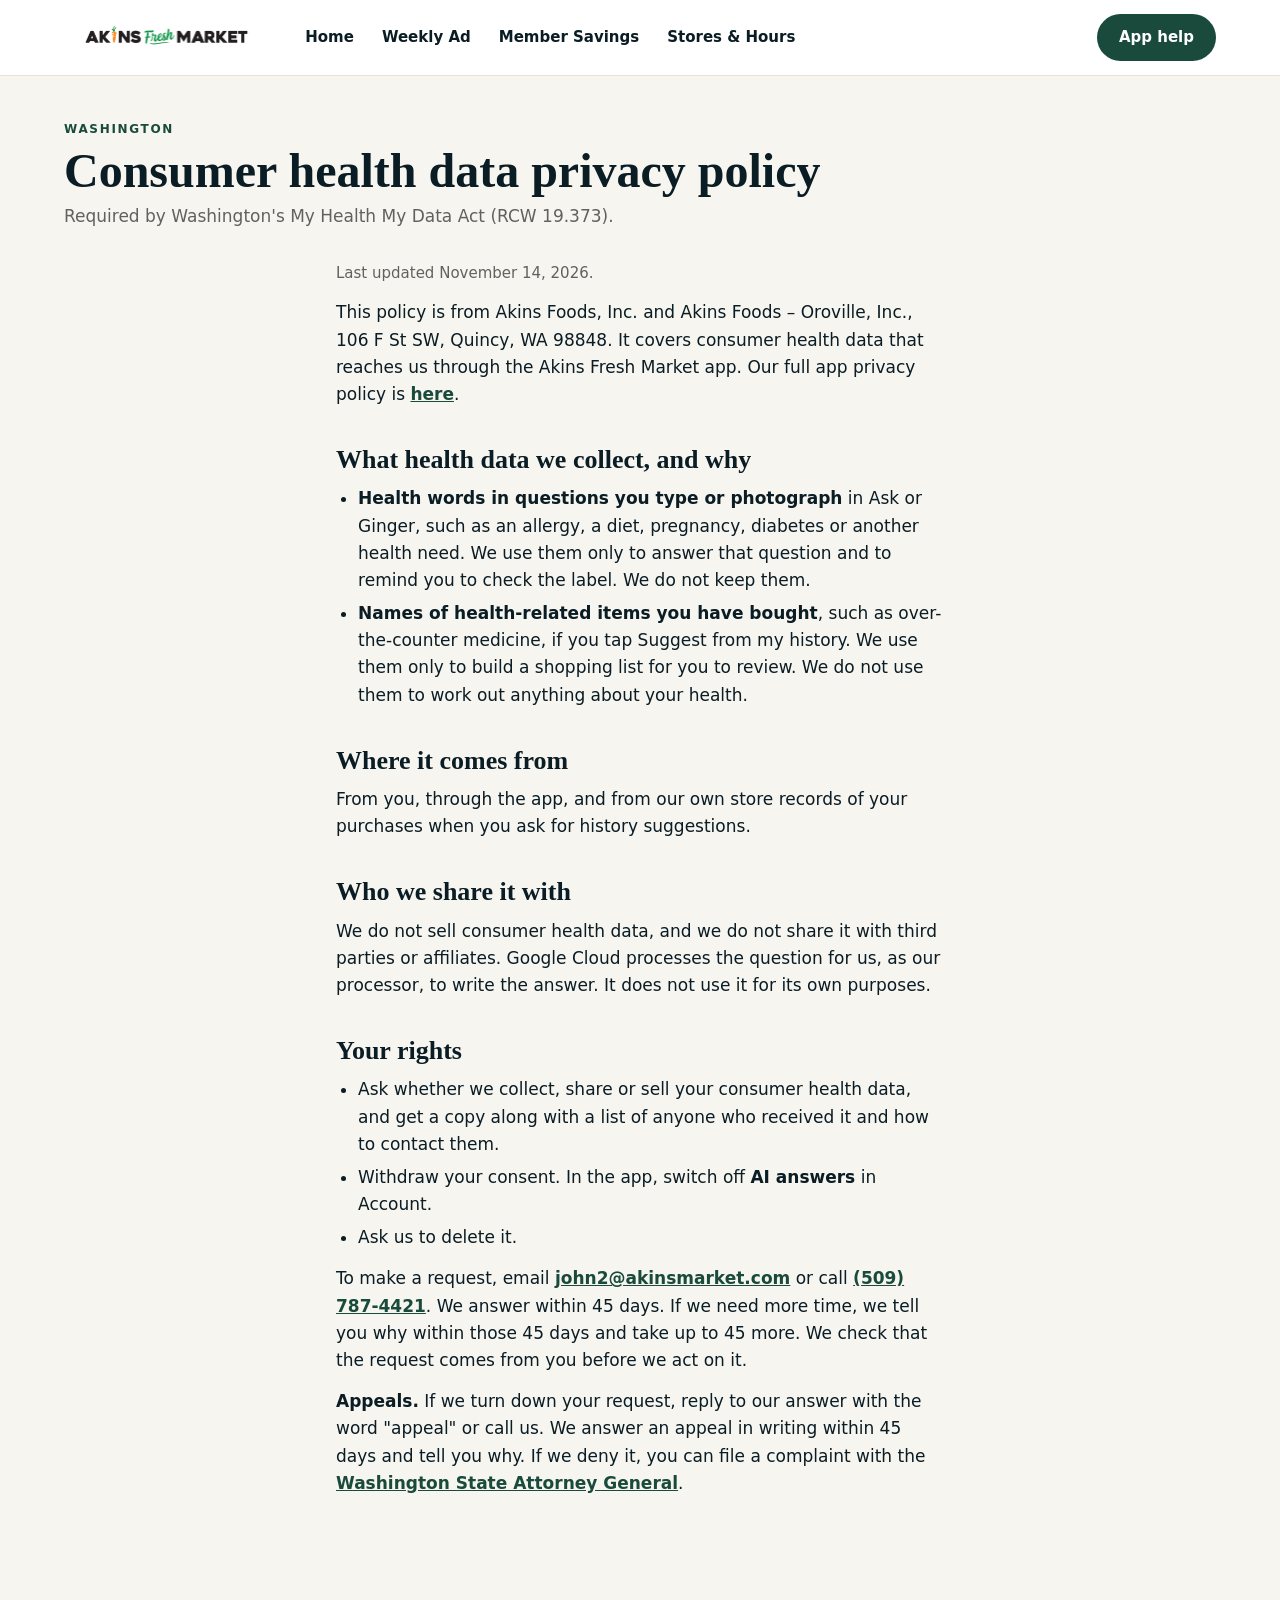
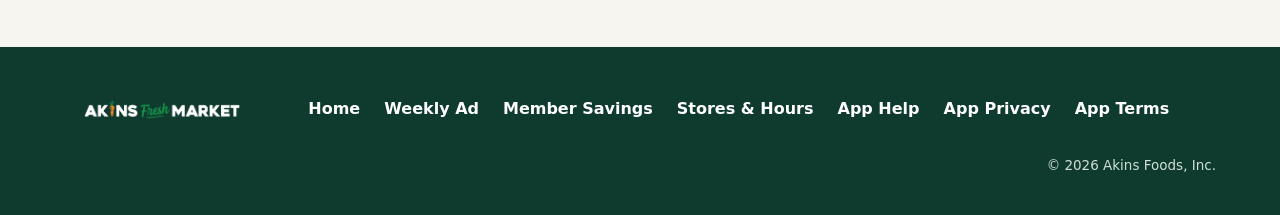
==== app-health-data.html @ e3225434 "Washington consumer health data privacy policy page (RCW 19.373.020) with its own homepage footer li" ====
<!DOCTYPE html>
<html lang="en">
<head>
  <meta charset="UTF-8">
  <meta name="viewport" content="width=device-width, initial-scale=1.0">
  <title>Consumer Health Data Privacy Policy &mdash; Akins Fresh Market</title>
  <meta name="description" content="Washington consumer health data privacy policy for the Akins Fresh Market app.">
  <meta name="theme-color" content="#194a3b">
  <meta http-equiv="Content-Security-Policy" content="default-src 'self'; script-src 'self'; style-src 'self' 'unsafe-inline' https://fonts.googleapis.com; font-src https://fonts.gstatic.com; img-src 'self' data:;">
  <link rel="icon" href="/favicon.ico" sizes="48x48">
  <link rel="icon" href="/favicon.svg" type="image/svg+xml">
  <link rel="apple-touch-icon" href="/apple-touch-icon.png">
  <link rel="preconnect" href="https://fonts.googleapis.com">
  <link rel="preconnect" href="https://fonts.gstatic.com" crossorigin>
  <link href="https://fonts.googleapis.com/css2?family=Figtree:wght@400;500;600;700;800&family=Fraunces:opsz,wght@9..144,500;9..144,600&display=swap" rel="stylesheet">
  <link rel="stylesheet" href="styles.css">
  <link rel="canonical" href="https://www.akinsmarket.com/app-health-data">
</head>
<body>

  <nav class="nav" id="nav">
    <div class="nav-inner">
      <a href="index.html" class="nav-logo"><img src="assets/akins-logo-color.png" alt="Akins Fresh Market"></a>
      <ul class="nav-links" id="navLinks">
        <li><a href="index.html">Home</a></li>
        <li><a href="weekly-ad.html">Weekly Ad</a></li>
        <li><a href="member-savings.html">Member Savings</a></li>
        <li><a href="locations.html">Stores &amp; Hours</a></li>
      </ul>
      <span class="sp"></span>
      <a href="app-support.html" class="btn main nav-cta">App help</a>
      <button class="mobile-toggle" id="mobileToggle" aria-label="Menu"><span></span><span></span><span></span></button>
    </div>
  </nav>

  <div class="page-header">
    <div class="eyebrow">Washington</div>
    <h1>Consumer health data privacy policy</h1>
    <p>Required by Washington's My Health My Data Act (RCW 19.373).</p>
  </div>

  <section class="section">
    <div class="legal">
      <p class="dated">Last updated November 14, 2026.</p>

      <p>This policy is from Akins Foods, Inc. and Akins Foods &ndash; Oroville, Inc., 106 F St SW, Quincy, WA 98848. It covers consumer health data that reaches us through the Akins Fresh Market app. Our full app privacy policy is <a href="app-privacy.html">here</a>.</p>

      <h2>What health data we collect, and why</h2>
      <ul>
        <li><b>Health words in questions you type or photograph</b> in Ask or Ginger, such as an allergy, a diet, pregnancy, diabetes or another health need. We use them only to answer that question and to remind you to check the label. We do not keep them.</li>
        <li><b>Names of health-related items you have bought</b>, such as over-the-counter medicine, if you tap Suggest from my history. We use them only to build a shopping list for you to review. We do not use them to work out anything about your health.</li>
      </ul>

      <h2>Where it comes from</h2>
      <p>From you, through the app, and from our own store records of your purchases when you ask for history suggestions.</p>

      <h2>Who we share it with</h2>
      <p>We do not sell consumer health data, and we do not share it with third parties or affiliates. Google Cloud processes the question for us, as our processor, to write the answer. It does not use it for its own purposes.</p>

      <h2>Your rights</h2>
      <ul>
        <li>Ask whether we collect, share or sell your consumer health data, and get a copy along with a list of anyone who received it and how to contact them.</li>
        <li>Withdraw your consent. In the app, switch off <b>AI answers</b> in Account.</li>
        <li>Ask us to delete it.</li>
      </ul>
      <p>To make a request, email <a href="mailto:john2@akinsmarket.com">john2@akinsmarket.com</a> or call <a href="tel:+15097874421">(509) 787-4421</a>. We answer within 45 days. If we need more time, we tell you why within those 45 days and take up to 45 more. We check that the request comes from you before we act on it.</p>
      <p><b>Appeals.</b> If we turn down your request, reply to our answer with the word "appeal" or call us. We answer an appeal in writing within 45 days and tell you why. If we deny it, you can file a complaint with the <a href="https://www.atg.wa.gov/file-complaint" rel="noopener">Washington State Attorney General</a>.</p>
    </div>
  </section>

  <footer class="footer">
    <div class="footer-inner">
      <div class="footer-logo"><img src="assets/akins-logo-white.png" alt="Akins Fresh Market"></div>
      <ul class="footer-links">
        <li><a href="index.html">Home</a></li>
        <li><a href="weekly-ad.html">Weekly Ad</a></li>
        <li><a href="member-savings.html">Member Savings</a></li>
        <li><a href="locations.html">Stores &amp; Hours</a></li>
        <li><a href="app-support.html">App Help</a></li>
        <li><a href="app-privacy.html">App Privacy</a></li>
        <li><a href="app-terms.html">App Terms</a></li>
      </ul>
      <div class="footer-text">&copy; 2026 Akins Foods, Inc.</div>
    </div>
  </footer>

  <script src="site.js"></script>
</body>
</html>
---- styles.css ----
/* Akins Fresh Market — look borrowed from the WebDIGI design (ecrs-customer-app/website/site.css):
   deep green + lime, warm cream ground, Fraunces headings, Figtree body, pill buttons. */
*, *::before, *::after { margin: 0; padding: 0; box-sizing: border-box; }

:root {
  --main: #194a3b;
  --main2: #0f3a2e;
  --hi: #DCF073;
  --sale: #C93A2B;
  --bg: #F7F5F0;
  --card: #fff;
  --ink: #0a1c24;
  --muted: #5f625f;
  --line: #E6E2D9;
  --pad: clamp(16px, 5vw, 64px);
}

html { scroll-behavior: smooth; }
body { font-family: Figtree, "Avenir Next", system-ui, sans-serif; color: var(--ink); background: var(--bg); line-height: 1.5; -webkit-font-smoothing: antialiased; }
img { max-width: 100%; display: block; }
[hidden] { display: none !important; }
a { color: inherit; }
button, select { font: inherit; color: inherit; }
.serif { font-family: Fraunces, Georgia, serif; }

/* Utility strip */
.util { background: var(--main2); color: #cfe0d8; font-size: 13px; display: flex; justify-content: space-between; gap: 16px; padding: 9px var(--pad); flex-wrap: wrap; }
.util b { color: #fff; font-weight: 600; }
.util a { color: var(--hi); text-decoration: none; font-weight: 600; }

/* Header */
.nav { background: var(--card); border-bottom: 1px solid var(--line); position: sticky; top: 0; z-index: 20; }
.nav-inner { display: flex; align-items: center; gap: 36px; padding: 14px var(--pad); max-width: 1440px; margin: 0 auto; }
.nav-logo { flex: 0 0 auto; }
.nav-logo img { height: 46px; width: auto; max-width: none; }
.nav-links { display: flex; gap: 28px; list-style: none; font-weight: 600; font-size: 15px; }
.nav-links a { text-decoration: none; padding: 6px 0; white-space: nowrap; }
.nav-links a.active { box-shadow: inset 0 -3px 0 var(--main); }
.nav-links a:hover { color: var(--main); }
.nav .sp { flex: 1; }
.mobile-toggle { display: none; background: none; border: 0; cursor: pointer; padding: 8px; }
.mobile-toggle span { display: block; width: 22px; height: 2px; background: var(--ink); margin: 5px 0; transition: transform .2s, opacity .2s; }
.mobile-toggle.open span:nth-child(1) { transform: translateY(7px) rotate(45deg); }
.mobile-toggle.open span:nth-child(2) { opacity: 0; }
.mobile-toggle.open span:nth-child(3) { transform: translateY(-7px) rotate(-45deg); }

/* Buttons */
.btn { border-radius: 999px; padding: 12px 22px; font-weight: 700; font-size: 15px; border: 0; display: inline-flex; gap: 8px; align-items: center; text-decoration: none; white-space: nowrap; cursor: pointer; transition: transform .15s, background .15s; }
.btn:hover { transform: translateY(-1px); }
.btn.main { background: var(--main); color: #fff; }
.btn.hi { background: var(--hi); color: var(--main2); }
.btn.ghost { border: 1.5px solid var(--line); color: var(--ink); background: var(--card); }
.btn.ghost-dark { border: 1.5px solid #4d7c6b; color: #fff; background: transparent; }
.btn:disabled { opacity: .45; cursor: default; transform: none; }

/* Layout */
.wrap { max-width: 1440px; margin: 0 auto; padding: 0 var(--pad); }
.eyebrow { font-size: 12px; letter-spacing: .14em; text-transform: uppercase; font-weight: 700; color: var(--main); }
.sechd { display: flex; align-items: end; justify-content: space-between; gap: 16px; margin: 56px 0 18px; flex-wrap: wrap; }
h2.s { font-family: Fraunces, Georgia, serif; font-weight: 600; font-size: clamp(26px, 3vw, 32px); line-height: 1.1; }
.asof { font-size: 14px; color: var(--muted); }

/* Hero */
.hero { margin-top: 28px; border-radius: 24px; overflow: hidden; color: #fff; display: grid; grid-template-columns: 1.15fr .85fr; align-items: center; gap: 24px;
  background: radial-gradient(ellipse at 15% 25%, #2f6b56 0, transparent 55%), linear-gradient(110deg, #0f3a2e, #1d4a3c); }
.hero .ht { padding: clamp(28px, 4vw, 56px); }
.hero .eyebrow { color: var(--hi); }
.hero h1 { font-family: Fraunces, Georgia, serif; font-weight: 500; font-size: clamp(34px, 4.6vw, 56px); line-height: 1.04; margin: 12px 0 14px; }
.hero p { color: #dfe9e4; font-size: 17px; max-width: 46ch; margin-bottom: 24px; }
.hero .acts { display: flex; gap: 12px; flex-wrap: wrap; }
.adpeek { align-self: stretch; display: flex; align-items: center; justify-content: center; padding: 28px 28px 0; position: relative; min-height: 320px; }
.adpeek a { display: block; width: min(340px, 100%); transform: rotate(2deg) translateY(16px); border-radius: 14px 14px 0 0; overflow: hidden; background: #fff; box-shadow: 0 18px 50px rgba(0,0,0,.35); transition: transform .25s; text-decoration: none; }
.adpeek a:hover { transform: rotate(0deg) translateY(4px); }
.adpeek canvas { display: block; width: 100%; height: auto; }
.adpeek .ph { aspect-ratio: 8.5/11; display: grid; place-items: center; color: var(--main); font-weight: 700; background: #f1efe9; }
.adpeek .tag { position: absolute; top: 18px; right: 22px; background: var(--hi); color: var(--main2); font-weight: 800; font-size: 13px; border-radius: 999px; padding: 6px 12px; transform: rotate(4deg); box-shadow: 0 6px 16px rgba(0,0,0,.25); }

/* Quick tiles */
.tiles { display: grid; grid-template-columns: repeat(3, 1fr); gap: 16px; margin-top: 20px; }
.tile { background: var(--card); border: 1px solid var(--line); border-radius: 20px; padding: 22px 24px; text-decoration: none; display: flex; flex-direction: column; gap: 6px; transition: border-color .15s, transform .15s; }
.tile:hover { border-color: var(--main); transform: translateY(-2px); }
.tile .k { width: 38px; height: 38px; border-radius: 50%; background: #eef3d4; color: var(--main); display: grid; place-items: center; font-weight: 800; margin-bottom: 6px; }
.tile b { font-size: 17px; }
.tile span { color: var(--muted); font-size: 14.5px; }

/* Store cards */
.stores-grid { display: grid; grid-template-columns: repeat(auto-fill, minmax(260px, 1fr)); gap: 16px; }
@media (min-width: 1280px) { .stores-grid { grid-template-columns: repeat(5, 1fr); gap: 14px; } .store-card { padding: 20px 18px 18px; } .store-detail .lbl { display: none; } .store-card h3 { font-size: 22px; } }
.store-card { background: var(--card); border: 1px solid var(--line); border-radius: 20px; padding: 22px 22px 20px; display: flex; flex-direction: column; }
.store-card .top { display: flex; justify-content: space-between; align-items: center; gap: 8px; }
.store-card .banner { font-size: 12px; letter-spacing: .1em; text-transform: uppercase; font-weight: 700; color: var(--main); }
.store-card h3 { font-family: Fraunces, Georgia, serif; font-weight: 600; font-size: 24px; margin: 4px 0 12px; }
.store-detail { display: flex; gap: 10px; font-size: 14.5px; margin-bottom: 6px; color: #2c3a3f; }
.store-detail .lbl { width: 46px; flex: 0 0 46px; color: var(--muted); font-size: 12.5px; font-weight: 700; text-transform: uppercase; letter-spacing: .05em; padding-top: 2px; }
.store-actions { display: flex; gap: 8px; margin-top: auto; padding-top: 14px; flex-wrap: wrap; }
.store-actions .btn { padding: 9px 16px; font-size: 14px; }
.chip-open { font-family: Figtree, "Avenir Next", system-ui, sans-serif; display: inline-block; font-size: 12px; font-weight: 700; border-radius: 999px; padding: 2px 9px; white-space: nowrap; letter-spacing: 0; text-transform: none; }
.chip-open.yes { background: #eef3d4; color: var(--main); }
.chip-open.no { background: #f1efe9; color: var(--muted); }

/* Story band */
.story { margin-top: 56px; border-radius: 24px; background: linear-gradient(120deg, var(--main2), var(--main) 60%, #2a664e); color: #fff; padding: clamp(28px, 4vw, 48px); display: grid; grid-template-columns: auto 1fr; gap: 12px 40px; align-items: center; }
.story .yr { font-family: Fraunces, Georgia, serif; font-size: clamp(56px, 8vw, 96px); line-height: 1; color: var(--hi); font-weight: 500; }
.story h2 { font-family: Fraunces, Georgia, serif; font-weight: 600; font-size: clamp(24px, 2.6vw, 30px); line-height: 1.15; margin-bottom: 8px; }
.story p { color: #cfe0d8; font-size: 16px; max-width: 62ch; }

/* Page header (inner pages) */
.page-header { padding: 44px var(--pad) 8px; max-width: 1440px; margin: 0 auto; }
.page-header h1 { font-family: Fraunces, Georgia, serif; font-weight: 600; font-size: clamp(34px, 4vw, 48px); line-height: 1.05; margin-top: 8px; }
.page-header p { color: var(--muted); font-size: 17px; margin-top: 8px; }
.section { padding: 24px 0 64px; }
.section-inner { max-width: 1440px; margin: 0 auto; padding: 0 var(--pad); }

/* Weekly ad viewer */
.ad-frame-wrapper { background: var(--card); border: 1px solid var(--line); border-radius: 24px; overflow: hidden; }
.ad-frame-header { display: flex; align-items: center; gap: 14px 20px; padding: 18px 24px; border-bottom: 1px solid var(--line); flex-wrap: wrap; }
.ad-frame-header h3 { font-family: Fraunces, Georgia, serif; font-weight: 600; font-size: 22px; }
.ad-date { background: #eef3d4; color: var(--main); font-weight: 700; font-size: 13.5px; border-radius: 999px; padding: 4px 12px; }
.ad-store-pick { display: flex; align-items: center; gap: 8px; font-weight: 600; font-size: 14px; }
.ad-store-pick select { border: 1.5px solid var(--line); border-radius: 999px; padding: 8px 14px; background: var(--bg); font-weight: 600; cursor: pointer; }
.ad-frame-actions { display: flex; gap: 8px; margin-left: auto; }
.ad-action-btn { display: inline-flex; align-items: center; gap: 6px; border: 1.5px solid var(--line); border-radius: 999px; padding: 8px 16px; background: var(--card); font-weight: 700; font-size: 14px; cursor: pointer; text-decoration: none; }
.ad-action-btn:hover { border-color: var(--main); color: var(--main); }
.ad-placeholder { padding: 80px 24px; text-align: center; color: var(--muted); }
.ad-placeholder .icon-lg { font-size: 40px; margin-bottom: 12px; }

/* Footer */
.footer { background: var(--main2); color: #cfe0d8; margin-top: 72px; }
.footer-inner { max-width: 1440px; margin: 0 auto; padding: 40px var(--pad); display: flex; gap: 24px 48px; align-items: center; flex-wrap: wrap; }
.footer-logo img { height: 44px; width: auto; }
.footer-links { display: flex; flex-wrap: wrap; gap: 10px 24px; list-style: none; font-weight: 600; }
.footer-links a { text-decoration: none; color: #fff; }
.footer-links a:hover { color: var(--hi); }
.footer-text { margin-left: auto; font-size: 13.5px; }

/* Phone */
@media (max-width: 900px) {
  .hero { grid-template-columns: 1fr; }
  .adpeek { min-height: 0; padding-top: 0; }
  .adpeek a { width: min(280px, 80%); }
  .tiles { grid-template-columns: 1fr; }
  .story { grid-template-columns: 1fr; }
}
@media (max-width: 880px) {
  .nav-inner { gap: 16px; }
  .nav-logo img { height: 38px; }
  .mobile-toggle { display: block; margin-left: auto; }
  .nav .sp, .nav .nav-cta { display: none; }
  .nav-links { display: none; position: absolute; left: 0; right: 0; top: 100%; background: var(--card); flex-direction: column; gap: 0; border-bottom: 1px solid var(--line); padding: 8px var(--pad) 16px; }
  .nav-links.open { display: flex; }
  .nav-links a { display: block; padding: 12px 0; }
  .nav-links a.active { box-shadow: none; color: var(--main); }
  .util .hide-sm { display: none; }
  .ad-frame-actions { margin-left: 0; }
  .footer-text { margin-left: 0; }
}

@media (prefers-reduced-motion: reduce) {
  html { scroll-behavior: auto; }
  .btn, .tile, .adpeek a { transition: none; }
  .btn:hover, .tile:hover { transform: none; }
  .adpeek a, .adpeek a:hover { transform: none; }
}

/* Member-savings link band (weekly ad page) */
.savings-band { display: flex; align-items: center; gap: 14px 20px; flex-wrap: wrap; margin: 8px auto 0; max-width: 1440px; padding: 16px 22px; border-radius: 18px; background: var(--hi); color: var(--main2); text-decoration: none; }
.savings-band .savings-k { font-family: Fraunces, Georgia, serif; font-weight: 600; font-size: 22px; }
.savings-band .savings-t { font-weight: 600; flex: 1 1 220px; }
.savings-band:hover .btn { transform: translateY(-1px); }

/* Shopper app legal and help pages (app-privacy, app-terms, app-support) */
.legal { max-width: 46rem; margin: 0 auto; padding: 0 var(--pad); font-size: 17px; line-height: 1.6; }
.legal h2 { font-family: Fraunces, Georgia, serif; font-weight: 600; font-size: clamp(22px, 2.4vw, 26px); line-height: 1.2; margin: 36px 0 10px; }
.legal h3 { font-size: 17px; font-weight: 700; margin: 20px 0 6px; }
.legal p, .legal ul, .legal ol { margin: 0 0 14px; }
.legal ul, .legal ol { padding-left: 1.3em; }
.legal li { margin-bottom: 6px; }
.legal a { color: var(--main); font-weight: 600; }
.legal .dated { color: var(--muted); font-size: 15px; }
.legal .box { background: var(--card); border: 1px solid var(--line); border-radius: 14px; padding: 16px 20px; margin: 0 0 16px; }
.legal .box p:last-child, .legal .box ul:last-child { margin-bottom: 0; }
.legal table { width: 100%; border-collapse: collapse; margin: 0 0 16px; font-size: 15.5px; background: var(--card); border: 1px solid var(--line); }
.legal th, .legal td { text-align: left; vertical-align: top; padding: 10px 12px; border-bottom: 1px solid var(--line); }
.legal th { background: #efece4; font-weight: 700; }
.legal .phones { list-style: none; padding: 0; }
.legal .phones li { display: flex; justify-content: space-between; gap: 12px; flex-wrap: wrap; padding: 10px 0; border-bottom: 1px solid var(--line); margin: 0; }
@media (max-width: 600px) {
  .legal table, .legal thead, .legal tbody, .legal tr, .legal th, .legal td { display: block; }
  .legal thead { display: none; }
  .legal tr { border-bottom: 1px solid var(--line); padding: 6px 0; }
  .legal td { border: 0; padding: 4px 12px; }
  .legal td:first-child { font-weight: 700; padding-top: 10px; }
}
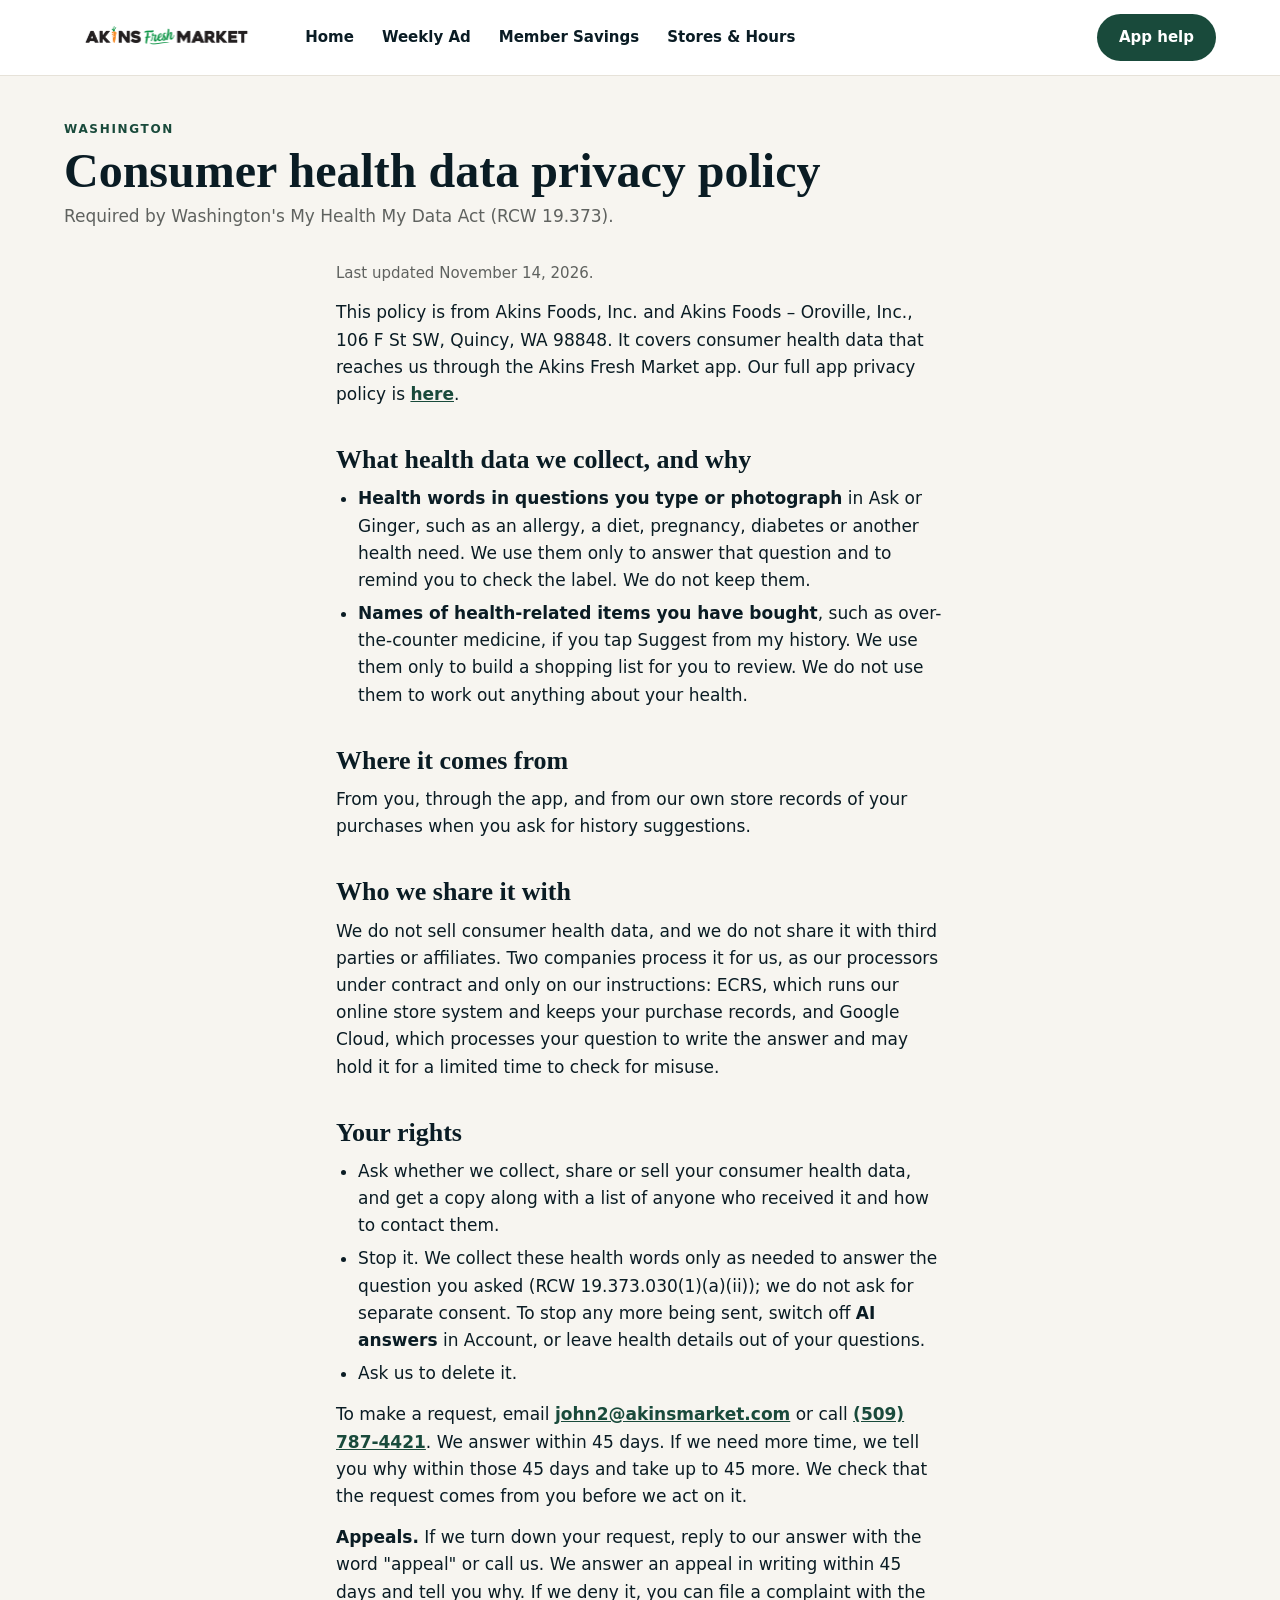
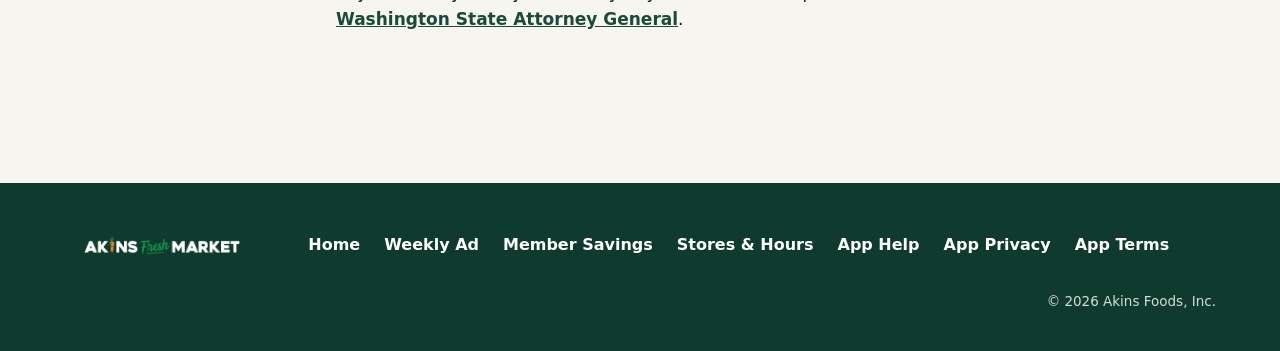
==== commit 9d0c7740: "Health data page: ECRS and Google Cloud named as processors, Google may hold requests for misuse che" ====
--- a/app-health-data.html
+++ b/app-health-data.html
@@ -55,12 +55,12 @@
       <p>From you, through the app, and from our own store records of your purchases when you ask for history suggestions.</p>
 
       <h2>Who we share it with</h2>
-      <p>We do not sell consumer health data, and we do not share it with third parties or affiliates. Google Cloud processes the question for us, as our processor, to write the answer. It does not use it for its own purposes.</p>
+      <p>We do not sell consumer health data, and we do not share it with third parties or affiliates. Two companies process it for us, as our processors under contract and only on our instructions: ECRS, which runs our online store system and keeps your purchase records, and Google Cloud, which processes your question to write the answer and may hold it for a limited time to check for misuse.</p>
 
       <h2>Your rights</h2>
       <ul>
         <li>Ask whether we collect, share or sell your consumer health data, and get a copy along with a list of anyone who received it and how to contact them.</li>
-        <li>Withdraw your consent. In the app, switch off <b>AI answers</b> in Account.</li>
+        <li>Stop it. We collect these health words only as needed to answer the question you asked (RCW 19.373.030(1)(a)(ii)); we do not ask for separate consent. To stop any more being sent, switch off <b>AI answers</b> in Account, or leave health details out of your questions.</li>
         <li>Ask us to delete it.</li>
       </ul>
       <p>To make a request, email <a href="mailto:john2@akinsmarket.com">john2@akinsmarket.com</a> or call <a href="tel:+15097874421">(509) 787-4421</a>. We answer within 45 days. If we need more time, we tell you why within those 45 days and take up to 45 more. We check that the request comes from you before we act on it.</p>
